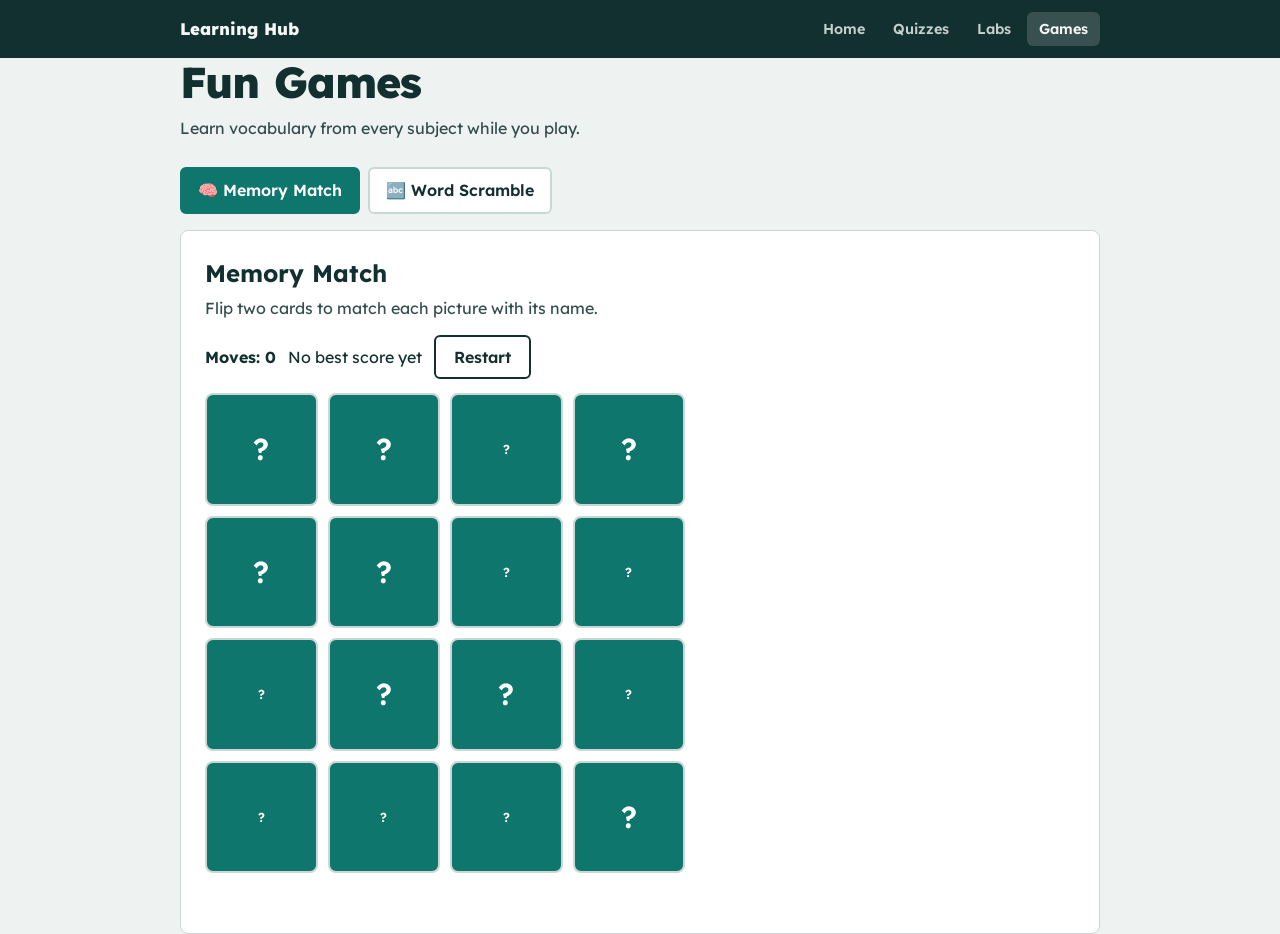
==== games.html @ fb9d4bc2 "Add files via upload" ====
<!DOCTYPE html>
<html lang="en">
<head>
<meta charset="utf-8">
<meta name="viewport" content="width=device-width, initial-scale=1">
<title>Fun Games | Learning Hub</title>
<link href="https://fonts.googleapis.com/css2?family=Lexend:wght@400;600;800&display=swap" rel="stylesheet">
<link rel="stylesheet" href="shared.css">
</head>
<body>
<header class="top"><div class="wrap">
<a class="brand" href="index.html">Learning Hub</a>
<nav aria-label="Main"><a href="index.html">Home</a><a href="quiz.html">Quizzes</a><a href="labs.html">Labs</a><a href="games.html" aria-current="page">Games</a></nav>
</div></header>
<main class="wrap">
<h1>Fun Games</h1>
<p class="lead">Learn vocabulary from every subject while you play.</p>
<div class="tabs" id="tabs" role="tablist"></div>
<section class="panel" id="panel"></section>
</main>
<script>
const $=id=>document.getElementById(id);
const shuffle=a=>{a=a.slice();for(let i=a.length-1;i>0;i--){const j=Math.floor(Math.random()*(i+1));[a[i],a[j]]=[a[j],a[i]]}return a};
const ls={get(k){try{return JSON.parse(localStorage.getItem(k))}catch(e){return null}},set(k,v){try{localStorage.setItem(k,JSON.stringify(v))}catch(e){}}};

function memory(el){
  const P=[["🔨","Hammer"],["🪚","Saw"],["📏","Ruler"],["🖱️","Mouse"],["⌨️","Keyboard"],["🥄","Spoon"],["🌱","Seedling"],["🐟","Tilapia"]];
  const deck=shuffle(P.flatMap((p,i)=>[{i,t:p[0],e:1},{i,t:p[1]}]));
  let open=[],moves=0,found=0,lock=false;
  const best=ls.get("best-mem");
  el.innerHTML=`<h2>Memory Match</h2><p>Flip two cards to match each picture with its name.</p><div class="row"><b id="mv">Moves: 0</b><span>${best?"Best: "+best+" moves":"No best score yet"}</span><button class="btn alt" id="again">Restart</button></div><div class="cards" id="cd"></div><div class="msg" id="msg" aria-live="polite"></div>`;
  $("again").onclick=()=>memory(el);
  deck.forEach(c=>{
    const b=document.createElement("button");b.className="card"+(c.e?" emo":"");b.textContent="?";b.setAttribute("aria-label","Face-down card");
    b.onclick=()=>{
      if(lock||b.classList.contains("up"))return;
      b.classList.add("up");b.textContent=c.t;b.setAttribute("aria-label",c.e?"Picture: "+P[c.i][1]:c.t);open.push([b,c]);
      if(open.length<2)return;
      moves++;$("mv").textContent="Moves: "+moves;
      const [[b1,c1],[b2,c2]]=open;
      if(c1.i===c2.i){
        b1.disabled=b2.disabled=true;b1.classList.add("done");b2.classList.add("done");open=[];
        if(++found===P.length){
          $("msg").className="msg g";$("msg").textContent="You matched them all in "+moves+" moves!";
          if(!best||moves<best)ls.set("best-mem",moves);
        }
      }else{
        lock=true;
        setTimeout(()=>{[b1,b2].forEach(x=>{x.classList.remove("up");x.textContent="?";x.setAttribute("aria-label","Face-down card")});open=[];lock=false},900);
      }
    };
    $("cd").append(b);
  });
}

function scramble(el){
  const W=[["KEYBOARD","Input device used for typing"],["COMPOST","Organic fertilizer from decayed matter"],["HAMMER","Its claw pulls out nails"],["SEEDLING","Young plant ready to transplant"],["PANDIWA","Salitang nagsasaad ng kilos"],["PANGNGALAN","Ngalan ng tao, hayop, bagay, o lugar"],["TILAPIA","Popular freshwater fish"],["PASSWORD","Secret code that protects your account"],["RECIPE","Instructions for cooking a dish"],["BAYANIHAN","Pagtutulungan ng komunidad"]];
  const list=shuffle(W);let i=0,score=0;
  const scr=w=>{let s;do{s=shuffle([...w]).join("")}while(s===w);return s};
  const best=ls.get("best-scr");
  const next=()=>{
    if(i>=list.length){
      if(!best||score>best)ls.set("best-scr",score);
      el.innerHTML=`<h2>Word Scramble</h2><div class="big">${score} / ${list.length}</div><p>${score>=8?"Excellent vocabulary!":"Good effort. Play again to improve."}</p><button class="btn" id="re">Play again</button>`;
      $("re").onclick=()=>scramble(el);return;
    }
    const [w,h]=list[i];
    el.innerHTML=`<h2>Word Scramble</h2><p>Word ${i+1} of ${list.length}. Score: ${score}${best?" (best "+best+")":""}</p><div class="scr" aria-label="Scrambled letters">${scr(w)}</div><p><b>Hint:</b> ${h}</p>
    <form id="f"><label for="a">Your answer</label><input id="a" autocomplete="off" autocapitalize="characters" required><div class="row"><button class="btn" type="submit">Check</button><button class="btn alt" type="button" id="skip">Skip</button></div></form><div class="msg" id="msg" aria-live="polite"></div>`;
    $("a").focus();
    $("skip").onclick=()=>{i++;next()};
    $("f").onsubmit=e=>{
      e.preventDefault();
      if($("a").value.trim().toUpperCase()===w){score++;$("msg").className="msg g";$("msg").textContent="Correct!";setTimeout(()=>{i++;next()},700)}
      else{$("msg").className="msg r";$("msg").textContent="Not quite. Try again or skip.";$("a").select()}
    };
  };
  next();
}

const GAMES=[{n:"🧠 Memory Match",f:memory},{n:"🔤 Word Scramble",f:scramble}];
GAMES.forEach((g,k)=>{
  const b=document.createElement("button");b.className="tab";b.setAttribute("role","tab");b.textContent=g.n;
  b.onclick=()=>{document.querySelectorAll(".tab").forEach(t=>t.setAttribute("aria-selected",t===b));g.f($("panel"))};
  $("tabs").append(b);
  if(!k)b.click();
});
</script>
</body>
</html>
---- shared.css ----
:root{--bg:#eef3f1;--ink:#12302f;--card:#fff;--line:#c9d8d4;--ok:#15803d;--bad:#b91c1c;--head:#12302f;--headtxt:#f4f7f6;--acc:#0f766e;--onacc:#fff}
@media (prefers-color-scheme:dark){:root{--bg:#0d1c1c;--ink:#e6efed;--card:#142a2a;--line:#2b4545;--ok:#4ade80;--bad:#f87171;--head:#071212;--acc:#2dd4bf;--onacc:#04201d}}
*{box-sizing:border-box}
body{margin:0;font-family:Lexend,system-ui,sans-serif;background:var(--bg);color:var(--ink);line-height:1.55}
.wrap{max-width:960px;margin:0 auto;padding:0 20px}
.top{background:var(--head);color:var(--headtxt);position:sticky;top:0;z-index:5}
.top .wrap{display:flex;align-items:center;gap:8px 22px;flex-wrap:wrap;padding-top:12px;padding-bottom:12px}
.brand{font-weight:800;font-size:1.05rem;color:inherit;text-decoration:none;margin-right:auto}
.top nav{display:flex;gap:4px;flex-wrap:wrap}
.top nav a{color:inherit;text-decoration:none;font-weight:600;font-size:.9rem;padding:6px 12px;border-radius:6px;opacity:.8}
.top nav a:hover{opacity:1}
.top nav a[aria-current=page]{background:rgba(255,255,255,.16);opacity:1}
main{padding-top:28px;padding-bottom:56px}
h1{font-size:clamp(1.8rem,5vw,2.7rem);font-weight:800;letter-spacing:-.02em;line-height:1.15;margin:0 0 8px}
.lead{max-width:56ch;opacity:.85;margin:0 0 26px}
.grid{display:grid;gap:16px;grid-template-columns:repeat(auto-fit,minmax(250px,1fr))}
.hub{display:block;text-decoration:none;color:inherit;background:var(--card);border:1px solid var(--line);border-top:8px solid var(--c);border-radius:8px;padding:22px}
.hub:hover{border-color:var(--c)}
.hub .ic{font-size:2.2rem}
.hub h2{margin:6px 0}
.hub p{margin:0;opacity:.85;font-size:.95rem}
.chips{display:flex;gap:8px;flex-wrap:wrap;margin:0;padding:0;list-style:none}
.chips li{border:1px solid var(--line);background:var(--card);border-radius:20px;padding:4px 14px;font-size:.88rem;font-weight:600}
h3{margin:34px 0 12px}
.tabs{display:flex;gap:8px;flex-wrap:wrap;margin-bottom:16px}
.tab{font:inherit;font-weight:600;padding:9px 16px;border-radius:6px;border:2px solid var(--line);background:var(--card);color:var(--ink);cursor:pointer}
.tab[aria-selected=true]{background:var(--acc);border-color:var(--acc);color:var(--onacc)}
.panel{background:var(--card);border:1px solid var(--line);border-radius:8px;padding:24px}
.panel h2{margin:0 0 4px}
.panel>p{margin:0 0 12px;opacity:.85}
.btn{font:inherit;font-weight:600;border:2px solid var(--acc);background:var(--acc);color:var(--onacc);padding:8px 18px;border-radius:6px;cursor:pointer}
.btn.alt{background:transparent;color:var(--ink);border-color:var(--ink)}
input,select,textarea{font:inherit;color:var(--ink);background:var(--bg);border:2px solid var(--line);border-radius:6px;padding:8px 10px;max-width:100%}
textarea{width:100%;min-height:100px}
label{display:block;font-weight:600;margin:12px 0 4px}
:focus-visible{outline:3px solid var(--acc);outline-offset:2px}
.big{font-size:2.6rem;font-weight:800;color:var(--acc);line-height:1.2}
.row{display:flex;gap:12px;flex-wrap:wrap;margin-top:14px;align-items:center}
.cols{display:flex;gap:14px;flex-wrap:wrap}
.cols>div{flex:1 1 140px}
.cols input,.cols select{width:100%}
.bits{display:flex;gap:6px;flex-wrap:wrap;margin:14px 0}
.bit{font:inherit;width:56px;border:2px solid var(--line);background:var(--bg);color:var(--ink);border-radius:6px;padding:6px 0;cursor:pointer;display:flex;flex-direction:column;align-items:center}
.bit small{font-size:.75rem;opacity:.75}
.bit b{font-size:1.5rem}
.bit.on{background:var(--acc);border-color:var(--acc);color:var(--onacc)}
.out{margin-top:16px;padding:14px;border-radius:6px;background:var(--bg);border:1px solid var(--line)}
.out ul{margin:6px 0 0;padding-left:20px}
.cards{display:grid;grid-template-columns:repeat(4,1fr);gap:10px;max-width:480px;margin-top:14px}
.card{aspect-ratio:1;font:inherit;font-weight:600;font-size:.82rem;border-radius:8px;border:2px solid var(--line);background:var(--acc);color:var(--onacc);cursor:pointer;display:grid;place-items:center;padding:2px}
.card.up,.card.done{background:var(--bg);color:var(--ink)}
.card.done{border-color:var(--ok)}
.card.emo{font-size:1.9rem}
.scr{font-size:clamp(1.6rem,6vw,2.4rem);font-weight:800;letter-spacing:.3em;margin:10px 0;word-break:break-all}
.msg{min-height:1.6em;font-weight:600;margin-top:10px}
.msg.g{color:var(--ok)}.msg.r{color:var(--bad)}
footer{text-align:center;font-size:.8rem;opacity:.7;padding:0 20px 28px}
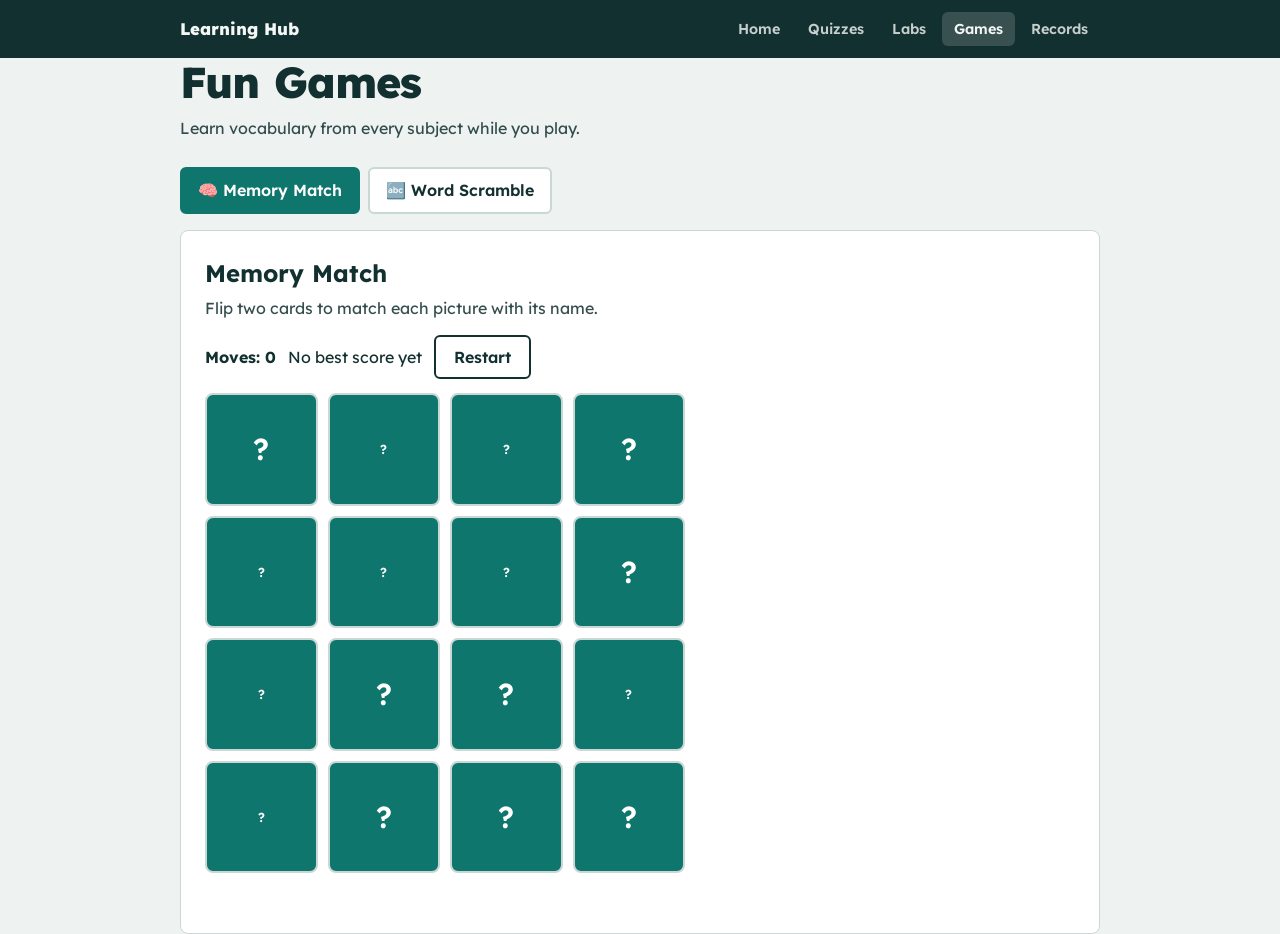
==== commit 798f5e00: "Add files via upload" ====
--- a/games.html
+++ b/games.html
@@ -5,12 +5,70 @@
 <meta name="viewport" content="width=device-width, initial-scale=1">
 <title>Fun Games | Learning Hub</title>
 <link href="https://fonts.googleapis.com/css2?family=Lexend:wght@400;600;800&display=swap" rel="stylesheet">
-<link rel="stylesheet" href="shared.css">
+<style>
+:root{--bg:#eef3f1;--ink:#12302f;--card:#fff;--line:#c9d8d4;--ok:#15803d;--bad:#b91c1c;--head:#12302f;--headtxt:#f4f7f6;--acc:#0f766e;--onacc:#fff}
+@media (prefers-color-scheme:dark){:root{--bg:#0d1c1c;--ink:#e6efed;--card:#142a2a;--line:#2b4545;--ok:#4ade80;--bad:#f87171;--head:#071212;--acc:#2dd4bf;--onacc:#04201d}}
+*{box-sizing:border-box}
+body{margin:0;font-family:Lexend,system-ui,sans-serif;background:var(--bg);color:var(--ink);line-height:1.55}
+.wrap{max-width:960px;margin:0 auto;padding:0 20px}
+.top{background:var(--head);color:var(--headtxt);position:sticky;top:0;z-index:5}
+.top .wrap{display:flex;align-items:center;gap:8px 22px;flex-wrap:wrap;padding-top:12px;padding-bottom:12px}
+.brand{font-weight:800;font-size:1.05rem;color:inherit;text-decoration:none;margin-right:auto}
+.top nav{display:flex;gap:4px;flex-wrap:wrap}
+.top nav a{color:inherit;text-decoration:none;font-weight:600;font-size:.9rem;padding:6px 12px;border-radius:6px;opacity:.8}
+.top nav a:hover{opacity:1}
+.top nav a[aria-current=page]{background:rgba(255,255,255,.16);opacity:1}
+main{padding-top:28px;padding-bottom:56px}
+h1{font-size:clamp(1.8rem,5vw,2.7rem);font-weight:800;letter-spacing:-.02em;line-height:1.15;margin:0 0 8px}
+.lead{max-width:56ch;opacity:.85;margin:0 0 26px}
+.grid{display:grid;gap:16px;grid-template-columns:repeat(auto-fit,minmax(250px,1fr))}
+.hub{display:block;text-decoration:none;color:inherit;background:var(--card);border:1px solid var(--line);border-top:8px solid var(--c);border-radius:8px;padding:22px}
+.hub:hover{border-color:var(--c)}
+.hub .ic{font-size:2.2rem}
+.hub h2{margin:6px 0}
+.hub p{margin:0;opacity:.85;font-size:.95rem}
+.chips{display:flex;gap:8px;flex-wrap:wrap;margin:0;padding:0;list-style:none}
+.chips li{border:1px solid var(--line);background:var(--card);border-radius:20px;padding:4px 14px;font-size:.88rem;font-weight:600}
+h3{margin:34px 0 12px}
+.tabs{display:flex;gap:8px;flex-wrap:wrap;margin-bottom:16px}
+.tab{font:inherit;font-weight:600;padding:9px 16px;border-radius:6px;border:2px solid var(--line);background:var(--card);color:var(--ink);cursor:pointer}
+.tab[aria-selected=true]{background:var(--acc);border-color:var(--acc);color:var(--onacc)}
+.panel{background:var(--card);border:1px solid var(--line);border-radius:8px;padding:24px}
+.panel h2{margin:0 0 4px}
+.panel>p{margin:0 0 12px;opacity:.85}
+.btn{font:inherit;font-weight:600;border:2px solid var(--acc);background:var(--acc);color:var(--onacc);padding:8px 18px;border-radius:6px;cursor:pointer}
+.btn.alt{background:transparent;color:var(--ink);border-color:var(--ink)}
+input,select,textarea{font:inherit;color:var(--ink);background:var(--bg);border:2px solid var(--line);border-radius:6px;padding:8px 10px;max-width:100%}
+textarea{width:100%;min-height:100px}
+label{display:block;font-weight:600;margin:12px 0 4px}
+:focus-visible{outline:3px solid var(--acc);outline-offset:2px}
+.big{font-size:2.6rem;font-weight:800;color:var(--acc);line-height:1.2}
+.row{display:flex;gap:12px;flex-wrap:wrap;margin-top:14px;align-items:center}
+.cols{display:flex;gap:14px;flex-wrap:wrap}
+.cols>div{flex:1 1 140px}
+.cols input,.cols select{width:100%}
+.bits{display:flex;gap:6px;flex-wrap:wrap;margin:14px 0}
+.bit{font:inherit;width:56px;border:2px solid var(--line);background:var(--bg);color:var(--ink);border-radius:6px;padding:6px 0;cursor:pointer;display:flex;flex-direction:column;align-items:center}
+.bit small{font-size:.75rem;opacity:.75}
+.bit b{font-size:1.5rem}
+.bit.on{background:var(--acc);border-color:var(--acc);color:var(--onacc)}
+.out{margin-top:16px;padding:14px;border-radius:6px;background:var(--bg);border:1px solid var(--line)}
+.out ul{margin:6px 0 0;padding-left:20px}
+.cards{display:grid;grid-template-columns:repeat(4,1fr);gap:10px;max-width:480px;margin-top:14px}
+.card{aspect-ratio:1;font:inherit;font-weight:600;font-size:.82rem;border-radius:8px;border:2px solid var(--line);background:var(--acc);color:var(--onacc);cursor:pointer;display:grid;place-items:center;padding:2px}
+.card.up,.card.done{background:var(--bg);color:var(--ink)}
+.card.done{border-color:var(--ok)}
+.card.emo{font-size:1.9rem}
+.scr{font-size:clamp(1.6rem,6vw,2.4rem);font-weight:800;letter-spacing:.3em;margin:10px 0;word-break:break-all}
+.msg{min-height:1.6em;font-weight:600;margin-top:10px}
+.msg.g{color:var(--ok)}.msg.r{color:var(--bad)}
+footer{text-align:center;font-size:.8rem;opacity:.7;padding:0 20px 28px}
+</style>
 </head>
 <body>
 <header class="top"><div class="wrap">
 <a class="brand" href="index.html">Learning Hub</a>
-<nav aria-label="Main"><a href="index.html">Home</a><a href="quiz.html">Quizzes</a><a href="labs.html">Labs</a><a href="games.html" aria-current="page">Games</a></nav>
+<nav aria-label="Main"><a href="index.html">Home</a><a href="quiz.html">Quizzes</a><a href="labs.html">Labs</a><a href="games.html" aria-current="page">Games</a><a href="records.html">Records</a></nav>
 </div></header>
 <main class="wrap">
 <h1>Fun Games</h1>
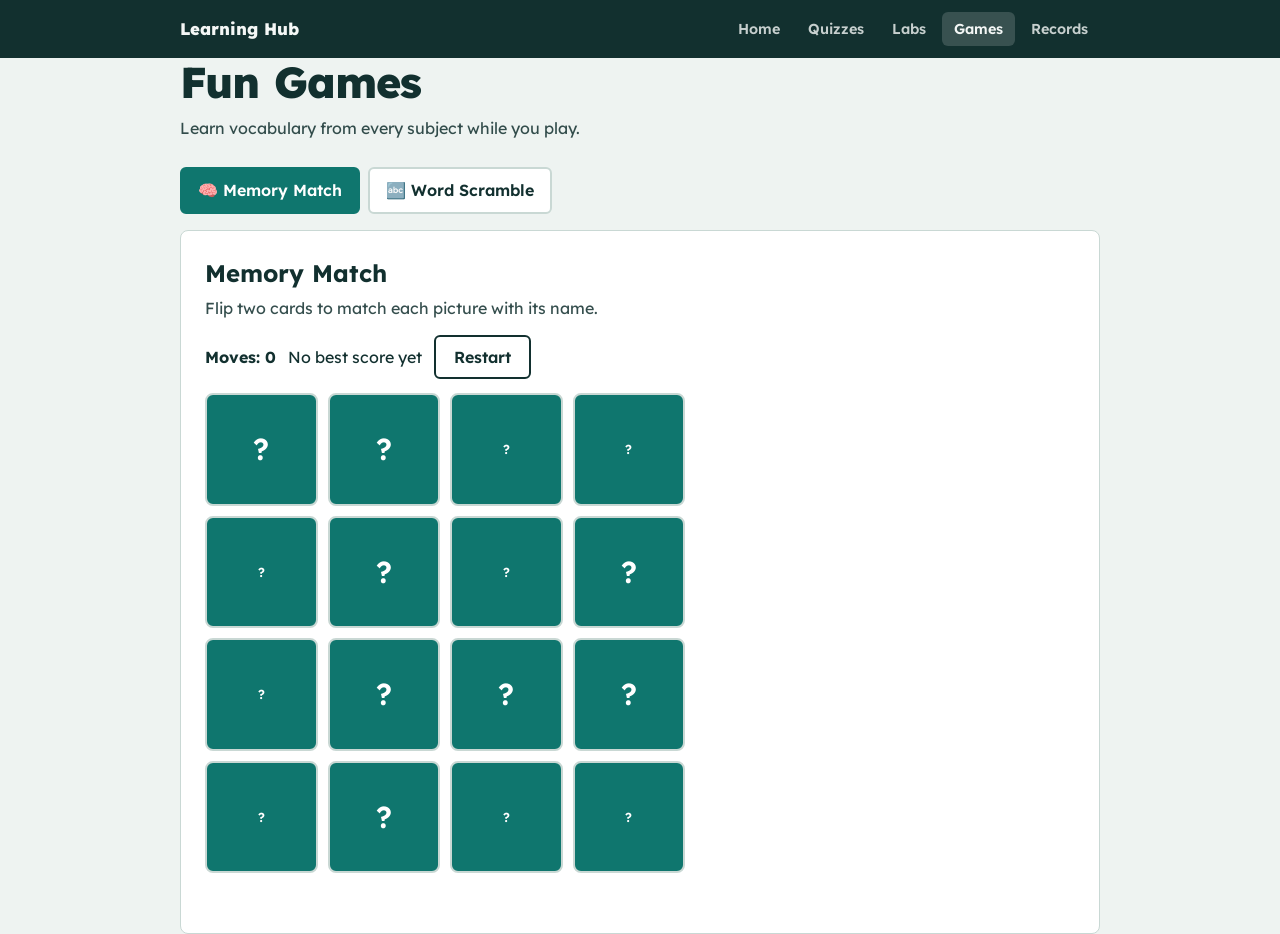
==== commit d9fdd170: "Add files via upload" ====
--- a/games.html
+++ b/games.html
@@ -139,10 +139,11 @@
 const GAMES=[{n:"🧠 Memory Match",f:memory},{n:"🔤 Word Scramble",f:scramble}];
 GAMES.forEach((g,k)=>{
   const b=document.createElement("button");b.className="tab";b.setAttribute("role","tab");b.textContent=g.n;
-  b.onclick=()=>{document.querySelectorAll(".tab").forEach(t=>t.setAttribute("aria-selected",t===b));g.f($("panel"))};
+  b.onclick=ev=>{if(ev&&ev.isTrusted)try{localStorage.setItem("hub-last",JSON.stringify({t:g.n.replace(/^\S+\s/,""),href:"games.html#"+["memory","scramble"][k]}))}catch(e){}document.querySelectorAll(".tab").forEach(t=>t.setAttribute("aria-selected",t===b));g.f($("panel"))};
   $("tabs").append(b);
   if(!k)b.click();
 });
+if(location.hash==="#scramble")document.querySelectorAll(".tab")[1].click();
 </script>
 </body>
 </html>
